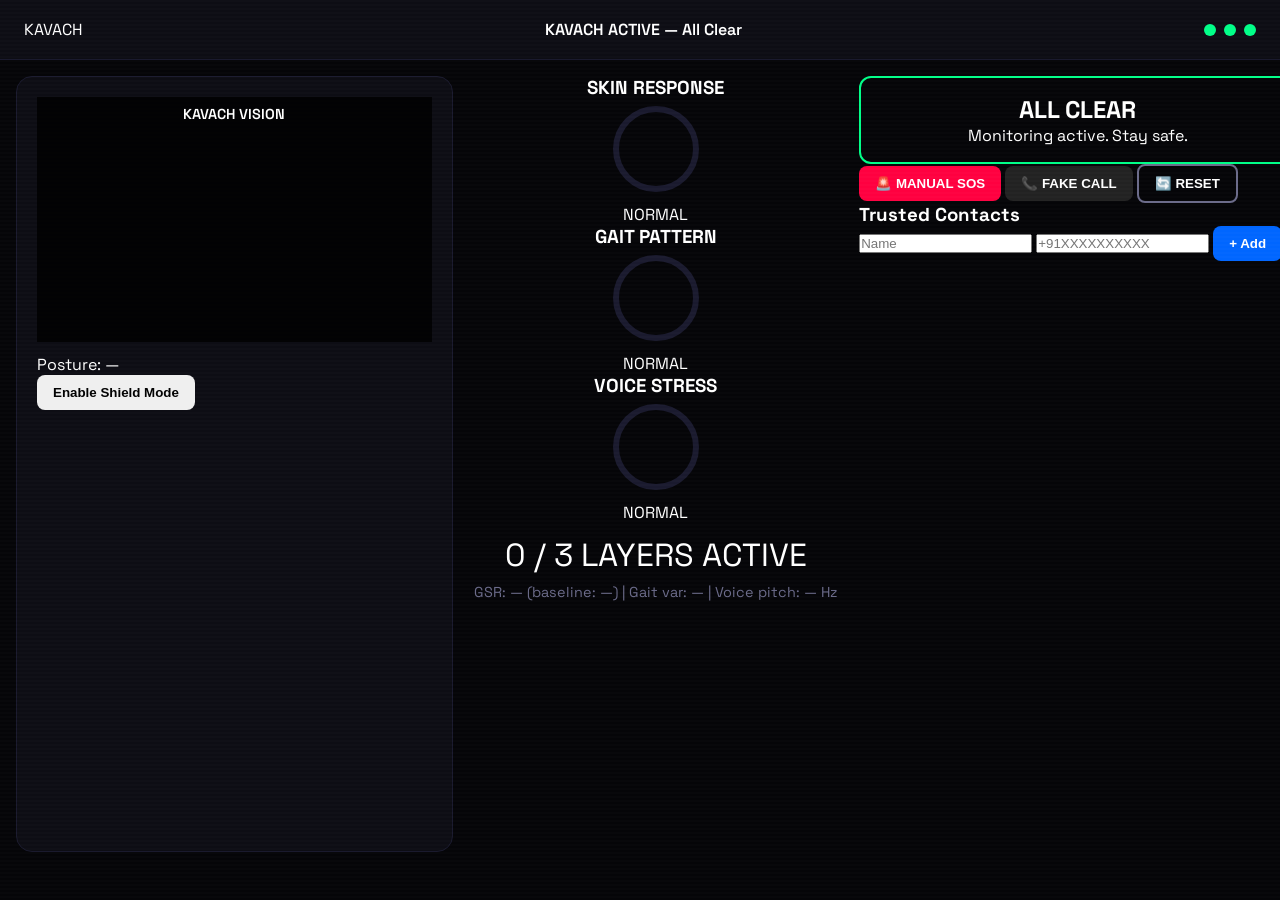
==== kavach/frontend/index.html @ 243c77ac "kavach" ====
<!DOCTYPE html>
<html lang="en">
<head>
  <meta charset="UTF-8" />
  <meta name="viewport" content="width=device-width, initial-scale=1.0" />
  <title>KAVACH – Safety Guardian</title>
  <link rel="stylesheet" href="style.css" />
  <link rel="manifest" href="manifest.json" />
  <link href="https://fonts.googleapis.com/css2?family=Space+Grotesk:wght@400;600&display=swap" rel="stylesheet" />
</head>
<body>
  <div class="top-bar">
    <div class="left">
      <svg class="shield-icon" viewBox="0 0 64 64" fill="var(--red)"><path d="M32 2L12 12v18c0 12 8 22 20 26 12-4 20-14 20-26V12L32 2z"/></svg>
      <span class="app-title">KAVACH</span>
    </div>
    <div class="center" id="status-badge">KAVACH ACTIVE — All Clear</div>
    <div class="right">
      <span id="bt-status" class="dot green" title="Wristband"></span>
      <span id="mic-status" class="dot green" title="Voice"></span>
      <span id="gps-status" class="dot green" title="Location"></span>
      <span id="clock" class="clock"></span>
    </div>
  </div>

  <div class="grid-container">
    <!-- Left Panel -->
    <section class="panel left-panel">
      <div class="card shield-card">
        <div class="shield-header">
          <canvas id="camera-canvas" width="320" height="240"></canvas>
          <div class="overlay">
            <div class="top-left">KAVACH VISION</div>
            <div class="bottom-left" id="ai-description"></div>
          </div>
        </div>
        <div class="shield-footer">
          <div id="posture-level">Posture: —</div>
          <button id="shield-toggle" class="btn">Enable Shield Mode</button>
        </div>
      </div>
    </section>

    <!-- Center Panel -->
    <section class="panel center-panel">
      <div class="meter-card" id="gsr-meter">
        <h3>SKIN RESPONSE</h3>
        <svg class="progress-ring" width="100" height="100"><circle class="bg" r="40" cx="50" cy="50"/><circle class="progress" r="40" cx="50" cy="50"/></svg>
        <div class="level-text" id="gsr-level-text">NORMAL</div>
      </div>
      <div class="meter-card" id="motion-meter">
        <h3>GAIT PATTERN</h3>
        <svg class="progress-ring" width="100" height="100"><circle class="bg" r="40" cx="50" cy="50"/><circle class="progress" r="40" cx="50" cy="50"/></svg>
        <div class="level-text" id="motion-level-text">NORMAL</div>
      </div>
      <div class="meter-card" id="voice-meter">
        <h3>VOICE STRESS</h3>
        <svg class="progress-ring" width="100" height="100"><circle class="bg" r="40" cx="50" cy="50"/><circle class="progress" r="40" cx="50" cy="50"/></svg>
        <div class="level-text" id="voice-level-text">NORMAL</div>
      </div>
      <div class="layer-counter" id="layer-counter">0 / 3 LAYERS ACTIVE</div>
      <div class="live-data" id="live-data">
        GSR: — (baseline: —) | Gait var: — | Voice pitch: — Hz
      </div>
    </section>

    <!-- Right Panel -->
    <section class="panel right-panel">
      <div class="status-box" id="status-box">
        <h2 id="status-title">ALL CLEAR</h2>
        <p id="status-message">Monitoring active. Stay safe.</p>
      </div>
      <div class="actions">
        <button id="manual-sos" class="btn danger">🚨 MANUAL SOS</button>
        <button id="fake-call" class="btn dark">📞 FAKE CALL</button>
        <button id="reset" class="btn ghost">🔄 RESET</button>
      </div>
      <div class="contacts-section">
        <h3>Trusted Contacts</h3>
        <ul id="contact-list" class="contact-list"></ul>
        <form id="add-contact-form" class="add-contact-form">
          <input type="text" id="contact-name" placeholder="Name" required />
          <input type="text" id="contact-phone" placeholder="+91XXXXXXXXXX" required />
          <button type="submit" class="btn primary">+ Add</button>
        </form>
      </div>
    </section>
  </div>

  <!-- Overlays -->
  <div id="sos-countdown" class="overlay hidden">
    <div class="countdown-box">
      <h2>⚠ SOS TRIGGERING IN <span id="countdown-number">10</span> SECONDS</h2>
      <p id="countdown-reason"></p>
      <button id="cancel-countdown" class="btn ghost">CANCEL</button>
    </div>
  </div>

  <div id="sos-success" class="overlay hidden">
    <div class="success-box">
      <h2>✓ ALERT SENT</h2>
      <p id="success-msg"></p>
    </div>
  </div>

  <div id="fake-call" class="overlay hidden">
    <div class="call-box">
      <div class="caller-avatar">P</div>
      <div class="caller-info">Papa 📞<br><small>Incoming call...</small></div>
      <div class="call-buttons">
        <button class="btn accept"><svg width="24" height="24" viewBox="0 0 24 24"><path fill="white" d="M9 16.17l-3.88-3.88L4 13.41l5 5 12-12-1.41-1.42z"/></svg></button>
        <button class="btn decline"><svg width="24" height="24" viewBox="0 0 24 24"><path fill="white" d="M18 6L6 18M6 6l12 12" stroke="white" stroke-width="2"/></svg></button>
      </div>
    </div>
  </div>

  <script src="bluetooth.js"></script>
  <script src="voice.js"></script>
  <script src="app.js"></script>
</body>
</html>
---- kavach/frontend/style.css ----
/* KAVACH Design System */
:root {
  --bg: #050508;
  --card: #0d0d14;
  --border: #1a1a2e;
  --red: #ff0040;
  --green: #00ff88;
  --amber: #ffaa00;
  --blue: #0066ff;
  --purple: #7c3aed;
  --text: #ffffff;
  --text-dim: #6b6b8a;
  --font: 'Space Grotesk', sans-serif;
}

* {
  box-sizing: border-box;
  margin: 0;
  padding: 0;
}

body {
  background: var(--bg);
  font-family: var(--font);
  color: var(--text);
  height: 100vh;
  overflow: hidden;
  position: relative;
}

/* Scanline overlay */
body::after {
  content: '';
  position: fixed;
  inset: 0;
  pointer-events: none;
  background: repeating-linear-gradient(
    0deg,
    transparent,
    transparent 2px,
    rgba(255,255,255,0.015) 2px,
    rgba(255,255,255,0.015) 4px
  );
  z-index: 9999;
}

.top-bar {
  display: flex;
  justify-content: space-between;
  align-items: center;
  height: 60px;
  padding: 0 16px;
  background: var(--card);
  border-bottom: 1px solid var(--border);
}
.top-bar .left {
  display: flex;
  align-items: center;
  gap: 8px;
}
.top-bar .center {
  font-weight: 600;
}
.top-bar .right {
  display: flex;
  align-items: center;
  gap: 8px;
}
.dot {
  width: 12px;
  height: 12px;
  border-radius: 50%;
}
.dot.green { background: var(--green); }
.dot.amber { background: var(--amber); }
.dot.red { background: var(--red); }
.clock { font-family: monospace; }

.grid-container {
  display: grid;
  grid-template-columns: 35% 30% 35%;
  gap: 16px;
  padding: 16px;
  height: calc(100vh - 60px - 32px);
  overflow-y: auto;
}
@media (max-width: 768px) {
  .grid-container { grid-template-columns: 1fr; height: auto; }
}

.panel .card {
  background: var(--card);
  border: 1px solid var(--border);
  border-radius: 16px;
  padding: 20px;
  height: 100%;
  display: flex;
  flex-direction: column;
  gap: 12px;
}

/* Meter cards */
.meter-card {
  text-align: center;
}
.progress-ring {
  transform: rotate(-90deg);
}
.progress-ring .bg {
  fill: none;
  stroke: var(--border);
  stroke-width: 6;
}
.progress-ring .progress {
  fill: none;
  stroke-width: 6;
  stroke-linecap: round;
  transition: stroke-dashoffset 0.5s ease;
}

.layer-counter {
  font-size: 32px;
  text-align: center;
  margin-top: 12px;
}
.layer-counter.pulse {
  animation: pulse 1.5s infinite;
}
@keyframes pulse {
  0% { opacity: 1; }
  50% { opacity: 0.6; }
  100% { opacity: 1; }
}

.live-data {
  margin-top: 8px;
  font-size: 0.9rem;
  color: var(--text-dim);
  text-align: center;
}

.status-box {
  border: 2px solid var(--green);
  border-radius: 12px;
  padding: 16px;
  text-align: center;
}
.status-box.elevated { border-color: var(--amber); }
.status-box.auto { border-color: var(--red); animation: pulse-red 1s infinite; }
.status-box.immediate { background: var(--red); color: var(--text); }
@keyframes pulse-red {
  0%,100% { box-shadow: 0 0 30px rgba(255,0,64,0.25); }
  50% { box-shadow: 0 0 50px rgba(255,0,64,0.5); }
}

.btn {
  display: inline-block;
  padding: 10px 16px;
  border-radius: 8px;
  border: none;
  cursor: pointer;
  font-weight: 600;
}
.btn.primary { background: var(--blue); color: var(--text); }
.btn.danger { background: var(--red); color: var(--text); }
.btn.dark { background: #222; color: var(--text); }
.btn.ghost { background: transparent; border: 2px solid var(--text-dim); color: var(--text); }
.btn.accept { background: var(--green); }
.btn.decline { background: var(--red); }

.overlay {
  position: fixed;
  inset: 0;
  background: rgba(0,0,0,0.8);
  display: flex;
  align-items: center;
  justify-content: center;
  z-index: 10000;
}
.overlay.hidden { display: none; }
.countdown-box, .success-box, .call-box {
  background: var(--card);
  border: 1px solid var(--border);
  border-radius: 12px;
  padding: 24px;
  text-align: center;
}
.call-box .caller-avatar {
  width: 80px; height: 80px; border-radius: 50%; background: var(--purple);
  display: flex; align-items: center; justify-content: center; font-size: 36px; margin: 0 auto 12px;
}
.call-box .call-buttons { display: flex; gap: 24px; justify-content: center; margin-top: 12px; }

/* Shield Card overlay */
.shield-card .shield-header { position: relative; }
.shield-card .overlay {
  position: absolute;
  inset: 0;
  pointer-events: none;
  color: var(--text);
  font-size: 0.9rem;
  display: flex;
  flex-direction: column;
  justify-content: space-between;
  padding: 8px;
}
.shield-card .overlay .top-left { font-weight: 600; }
.shield-card .overlay .bottom-left { font-style: italic; }
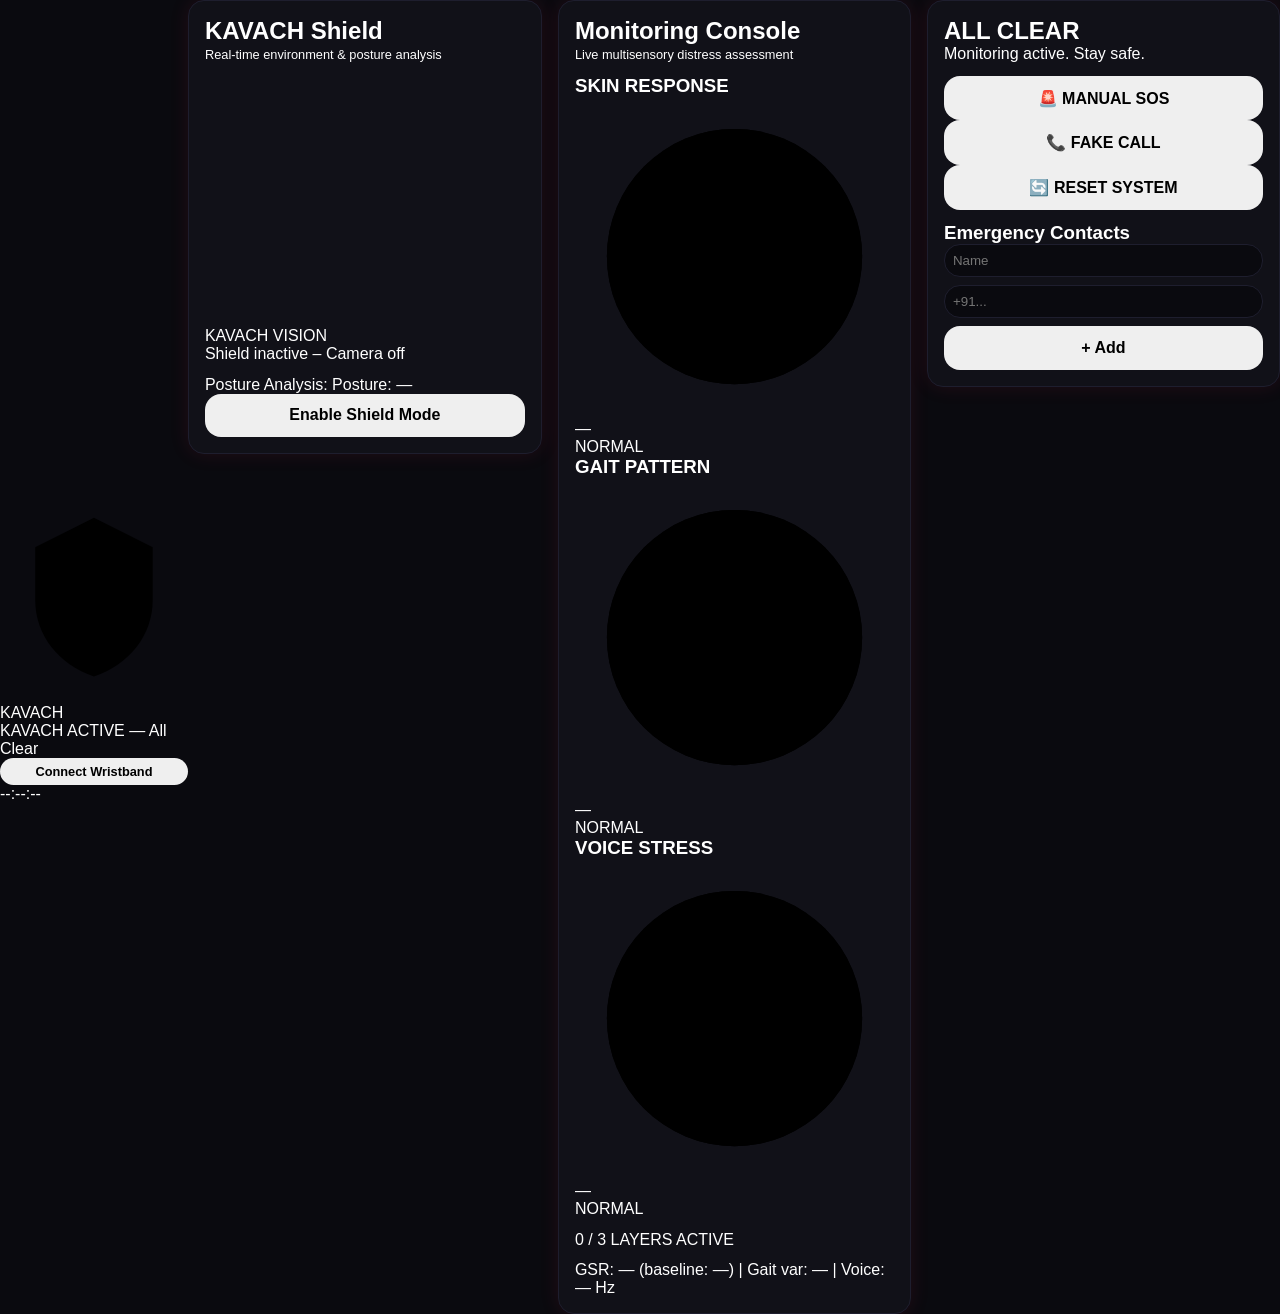
==== commit 1f177a8c: "kavach ui" ====
--- a/kavach/frontend/index.html
+++ b/kavach/frontend/index.html
@@ -4,118 +4,195 @@
   <meta charset="UTF-8" />
   <meta name="viewport" content="width=device-width, initial-scale=1.0" />
   <title>KAVACH – Safety Guardian</title>
-  <link rel="stylesheet" href="style.css" />
-  <link rel="manifest" href="manifest.json" />
-  <link href="https://fonts.googleapis.com/css2?family=Space+Grotesk:wght@400;600&display=swap" rel="stylesheet" />
+  <link rel="stylesheet" href="/static/style.css" />
+  <link rel="manifest" href="/static/manifest.json" />
 </head>
 <body>
+  <!-- Top Bar Navbar -->
   <div class="top-bar">
     <div class="left">
-      <svg class="shield-icon" viewBox="0 0 64 64" fill="var(--red)"><path d="M32 2L12 12v18c0 12 8 22 20 26 12-4 20-14 20-26V12L32 2z"/></svg>
+      <svg class="shield-icon" viewBox="0 0 64 64"><path d="M32 2L12 12v18c0 12 8 22 20 26 12-4 20-14 20-26V12L32 2z"/></svg>
       <span class="app-title">KAVACH</span>
     </div>
-    <div class="center" id="status-badge">KAVACH ACTIVE — All Clear</div>
+    <div class="center" id="status-badge">
+      <span class="status-badge-dot safe"></span>
+      KAVACH ACTIVE — All Clear
+    </div>
     <div class="right">
-      <span id="bt-status" class="dot green" title="Wristband"></span>
-      <span id="mic-status" class="dot green" title="Voice"></span>
-      <span id="gps-status" class="dot green" title="Location"></span>
-      <span id="clock" class="clock"></span>
+      <button id="btn-connect-wristband" class="btn primary" style="padding: 6px 14px; font-size: 0.8rem; border-radius: 20px;">Connect Wristband</button>
+      <div class="device-status">
+        <span id="bt-status" class="dot red" title="Wristband Offline"></span>
+        <span id="mic-status" class="dot red" title="Voice Monitor Offline"></span>
+        <span id="gps-status" class="dot red" title="Location Offline"></span>
+      </div>
+      <span id="clock" class="clock">--:--:--</span>
     </div>
   </div>
 
+  <!-- Layout Container -->
   <div class="grid-container">
-    <!-- Left Panel -->
+    
+    <!-- Left Panel: KAVACH Shield Mode (Camera & Vision AI) -->
     <section class="panel left-panel">
-      <div class="card shield-card">
-        <div class="shield-header">
+      <div class="card state-safe">
+        <div style="margin-bottom: 8px;">
+          <h2 class="console-title" style="margin-bottom: 2px;">KAVACH Shield</h2>
+          <p style="font-size: 0.8rem; color: var(--text-dim);">Real-time environment & posture analysis</p>
+        </div>
+        <div class="camera-container">
           <canvas id="camera-canvas" width="320" height="240"></canvas>
-          <div class="overlay">
-            <div class="top-left">KAVACH VISION</div>
-            <div class="bottom-left" id="ai-description"></div>
+          <div class="scanner-line"></div>
+          <div class="camera-overlay">
+            <div class="camera-header-tag">KAVACH VISION</div>
+            <div class="camera-desc-tag" id="ai-description">Shield inactive – Camera off</div>
           </div>
+          <div class="camera-overlay-extra"></div>
         </div>
         <div class="shield-footer">
-          <div id="posture-level">Posture: —</div>
-          <button id="shield-toggle" class="btn">Enable Shield Mode</button>
+          <div class="posture-status-box">
+            <span>Posture Analysis:</span>
+            <span id="posture-level">Posture: —</span>
+          </div>
+          <button id="shield-toggle" class="btn primary">Enable Shield Mode</button>
         </div>
       </div>
     </section>
 
-    <!-- Center Panel -->
+    <!-- Center Panel: Distress Meters -->
     <section class="panel center-panel">
-      <div class="meter-card" id="gsr-meter">
-        <h3>SKIN RESPONSE</h3>
-        <svg class="progress-ring" width="100" height="100"><circle class="bg" r="40" cx="50" cy="50"/><circle class="progress" r="40" cx="50" cy="50"/></svg>
-        <div class="level-text" id="gsr-level-text">NORMAL</div>
-      </div>
-      <div class="meter-card" id="motion-meter">
-        <h3>GAIT PATTERN</h3>
-        <svg class="progress-ring" width="100" height="100"><circle class="bg" r="40" cx="50" cy="50"/><circle class="progress" r="40" cx="50" cy="50"/></svg>
-        <div class="level-text" id="motion-level-text">NORMAL</div>
-      </div>
-      <div class="meter-card" id="voice-meter">
-        <h3>VOICE STRESS</h3>
-        <svg class="progress-ring" width="100" height="100"><circle class="bg" r="40" cx="50" cy="50"/><circle class="progress" r="40" cx="50" cy="50"/></svg>
-        <div class="level-text" id="voice-level-text">NORMAL</div>
-      </div>
-      <div class="layer-counter" id="layer-counter">0 / 3 LAYERS ACTIVE</div>
-      <div class="live-data" id="live-data">
-        GSR: — (baseline: —) | Gait var: — | Voice pitch: — Hz
+      <div class="card state-safe">
+        <div>
+          <h2 class="console-title" style="margin-bottom: 2px;">Monitoring Console</h2>
+          <p style="font-size: 0.8rem; color: var(--text-dim);">Live multisensory distress assessment</p>
+        </div>
+        
+        <div class="meters-grid">
+          <!-- Skin Response (GSR) -->
+          <div class="meter-card" id="gsr-meter">
+            <h3>SKIN RESPONSE</h3>
+            <div class="progress-ring-container">
+              <svg class="progress-ring" viewBox="0 0 100 100">
+                <circle class="bg" cx="50" cy="50" r="40" />
+                <circle class="progress" cx="50" cy="50" r="40" stroke="var(--green)" stroke-dasharray="251.2" stroke-dashoffset="251.2" />
+              </svg>
+              <div class="progress-ring-text" id="gsr-val-text">—</div>
+            </div>
+            <span class="level-text normal" id="gsr-level-text">NORMAL</span>
+          </div>
+
+          <!-- Gait Pattern (MPU6050) -->
+          <div class="meter-card" id="motion-meter">
+            <h3>GAIT PATTERN</h3>
+            <div class="progress-ring-container">
+              <svg class="progress-ring" viewBox="0 0 100 100">
+                <circle class="bg" cx="50" cy="50" r="40" />
+                <circle class="progress" cx="50" cy="50" r="40" stroke="var(--green)" stroke-dasharray="251.2" stroke-dashoffset="251.2" />
+              </svg>
+              <div class="progress-ring-text" id="motion-val-text">—</div>
+            </div>
+            <span class="level-text normal" id="motion-level-text">NORMAL</span>
+          </div>
+
+          <!-- Voice Stress -->
+          <div class="meter-card" id="voice-meter">
+            <h3>VOICE STRESS</h3>
+            <div class="progress-ring-container">
+              <svg class="progress-ring" viewBox="0 0 100 100">
+                <circle class="bg" cx="50" cy="50" r="40" />
+                <circle class="progress" cx="50" cy="50" r="40" stroke="var(--green)" stroke-dasharray="251.2" stroke-dashoffset="251.2" />
+              </svg>
+              <div class="progress-ring-text" id="voice-val-text">—</div>
+            </div>
+            <span class="level-text normal" id="voice-level-text">NORMAL</span>
+          </div>
+        </div>
+
+        <div class="threat-gauge-container">
+          <div class="layer-counter safe" id="layer-counter">0 / 3 LAYERS ACTIVE</div>
+        </div>
+
+        <div class="live-data" id="live-data">
+          GSR: — (baseline: —) | Gait var: — | Voice: — Hz
+        </div>
       </div>
     </section>
 
-    <!-- Right Panel -->
+    <!-- Right Panel: Controls & Trusted Contacts -->
     <section class="panel right-panel">
-      <div class="status-box" id="status-box">
-        <h2 id="status-title">ALL CLEAR</h2>
-        <p id="status-message">Monitoring active. Stay safe.</p>
-      </div>
-      <div class="actions">
-        <button id="manual-sos" class="btn danger">🚨 MANUAL SOS</button>
-        <button id="fake-call" class="btn dark">📞 FAKE CALL</button>
-        <button id="reset" class="btn ghost">🔄 RESET</button>
-      </div>
-      <div class="contacts-section">
-        <h3>Trusted Contacts</h3>
-        <ul id="contact-list" class="contact-list"></ul>
-        <form id="add-contact-form" class="add-contact-form">
-          <input type="text" id="contact-name" placeholder="Name" required />
-          <input type="text" id="contact-phone" placeholder="+91XXXXXXXXXX" required />
-          <button type="submit" class="btn primary">+ Add</button>
-        </form>
+      <div class="card state-safe">
+        <!-- Status Box banner -->
+        <div class="status-box safe" id="status-box">
+          <h2 id="status-title">ALL CLEAR</h2>
+          <p id="status-message">Monitoring active. Stay safe.</p>
+        </div>
+
+        <!-- Call Actions -->
+        <div class="actions">
+          <button id="manual-sos" class="btn danger">🚨 MANUAL SOS</button>
+          <button id="fake-call" class="btn dark">📞 FAKE CALL</button>
+          <button id="reset" class="btn ghost">🔄 RESET SYSTEM</button>
+        </div>
+
+        <!-- Emergency Contacts Config -->
+        <div class="contacts-section">
+          <h3>Emergency Contacts</h3>
+          <ul id="contact-list" class="contact-list">
+            <!-- Dynamically populated -->
+          </ul>
+          <form id="add-contact-form" class="add-contact-form">
+            <input type="text" id="contact-name" placeholder="Name" required />
+            <input type="text" id="contact-phone" placeholder="+91..." required />
+            <button type="submit" class="btn primary">+ Add</button>
+          </form>
+        </div>
       </div>
     </section>
   </div>
 
-  <!-- Overlays -->
+  <!-- Fullscreen Countdown Overlay -->
   <div id="sos-countdown" class="overlay hidden">
     <div class="countdown-box">
-      <h2>⚠ SOS TRIGGERING IN <span id="countdown-number">10</span> SECONDS</h2>
+      <h2>AUTO-TRIGGER IMMINENT</h2>
+      <div class="countdown-number-display" id="countdown-number">10</div>
       <p id="countdown-reason"></p>
-      <button id="cancel-countdown" class="btn ghost">CANCEL</button>
+      <button id="cancel-countdown" class="btn primary" style="width: 100%; margin-top: 16px;">CANCEL SOS</button>
     </div>
   </div>
 
+  <!-- Fullscreen Success Overlay -->
   <div id="sos-success" class="overlay hidden">
     <div class="success-box">
-      <h2>✓ ALERT SENT</h2>
+      <svg style="width: 60px; height: 60px; fill: var(--green); margin-bottom: 16px;" viewBox="0 0 24 24"><path d="M12 2C6.48 2 2 6.48 2 12s4.48 10 10 10 10-4.48 10-10S17.52 2 12 2zm-2 15l-5-5 1.41-1.41L10 14.17l7.59-7.59L19 8l-9 9z"/></svg>
+      <h2>SOS ALERT SENT</h2>
       <p id="success-msg"></p>
     </div>
   </div>
 
-  <div id="fake-call" class="overlay hidden">
+  <!-- Fullscreen iPhone Incoming Call Screen -->
+  <div id="fake-call-overlay" class="overlay hidden">
     <div class="call-box">
-      <div class="caller-avatar">P</div>
-      <div class="caller-info">Papa 📞<br><small>Incoming call...</small></div>
-      <div class="call-buttons">
-        <button class="btn accept"><svg width="24" height="24" viewBox="0 0 24 24"><path fill="white" d="M9 16.17l-3.88-3.88L4 13.41l5 5 12-12-1.41-1.42z"/></svg></button>
-        <button class="btn decline"><svg width="24" height="24" viewBox="0 0 24 24"><path fill="white" d="M18 6L6 18M6 6l12 12" stroke="white" stroke-width="2"/></svg></button>
+      <div class="caller-info">
+        <div class="call-avatar-circle">P</div>
+        <h1 class="caller-name">Papa</h1>
+        <p class="call-subtitle">Incoming call...</p>
+      </div>
+      <div class="call-buttons-panel">
+        <div class="call-action-btn" id="decline-call">
+          <div class="call-btn-circle decline">
+            <svg width="28" height="28" viewBox="0 0 24 24" fill="none" stroke="white" stroke-width="2.5"><path d="M10.68 13.31a16 16 0 0 0 3.41 2.6l1.27-1.27a1 1 0 0 1 1-.27 11.28 11.28 0 0 0 3.51.56 1 1 0 0 1 1 1v3.5a1 1 0 0 1-1 1A16 16 0 0 1 3 6a1 1 0 0 1 1-1h3.5a1 1 0 0 1 1 1 11.28 11.28 0 0 0 .56 3.51 1 1 0 0 1-.27 1z"/></svg>
+          </div>
+          <span style="margin-top: 8px;">Decline</span>
+        </div>
+        <div class="call-action-btn" id="accept-call">
+          <div class="call-btn-circle accept">
+            <svg width="28" height="28" viewBox="0 0 24 24" fill="none" stroke="white" stroke-width="2.5"><path d="M22 16.92v3a2 2 0 0 1-2.18 2 19.79 19.79 0 0 1-8.63-3.07 19.5 19.5 0 0 1-6-6 19.79 19.79 0 0 1-3.07-8.67A2 2 0 0 1 4.11 2h3a2 2 0 0 1 2 1.72 12.84 12.84 0 0 0 .7 2.81 2 2 0 0 1-.45 2.11L8.09 9.91a16 16 0 0 0 6 6l1.27-1.27a2 2 0 0 1 2.11-.45 12.84 12.84 0 0 0 2.81.7A2 2 0 0 1 22 16.92z"/></svg>
+          </div>
+          <span style="margin-top: 8px;">Accept</span>
+        </div>
       </div>
     </div>
   </div>
 
-  <script src="bluetooth.js"></script>
-  <script src="voice.js"></script>
-  <script src="app.js"></script>
+  <script type="module" src="/static/app.js"></script>
 </body>
 </html>
--- a/static/style.css
+++ b/static/style.css
@@ -0,0 +1,192 @@
+/* style.css */
+/* Design System */
+:root {
+  --bg-color: #0a0a0f;
+  --card-bg: #111118;
+  --border-color: #1e1e2e;
+  --accent-red: #ff2d55;
+  --safe-green: #00ff88;
+  --warning-amber: #ffaa00;
+  --text-primary: #ffffff;
+  --text-secondary: #8888aa;
+  --radius: 16px;
+  --shadow: 0 0 20px rgba(255,45,85,0.1);
+}
+
+* {
+  box-sizing: border-box;
+  margin: 0;
+  padding: 0;
+  font-family: 'Inter', sans-serif;
+}
+
+body {
+  background: var(--bg-color);
+  color: var(--text-primary);
+  min-height: 100vh;
+  display: flex;
+  align-items: center;
+  justify-content: center;
+}
+
+.grid-container {
+  display: grid;
+  grid-template-columns: 1fr 1fr 1fr;
+  gap: 1rem;
+  width: 95vw;
+  max-width: 1200px;
+}
+
+.column {
+  display: flex;
+  flex-direction: column;
+  align-items: stretch;
+}
+
+.card {
+  background: var(--card-bg);
+  border: 1px solid var(--border-color);
+  border-radius: var(--radius);
+  box-shadow: var(--shadow);
+  padding: 1rem;
+  position: relative;
+  flex: 1;
+  display: flex;
+  flex-direction: column;
+  gap: 0.8rem;
+}
+
+/* Camera Card */
+ .camera-card video {
+    width: 100%;
+    height: auto;
+    border-radius: var(--radius);
+    object-fit: cover;
+
+  }
+
+.label, .hint, .voice-transcript {
+  font-size: 0.85rem;
+  color: var(--text-secondary);
+  text-align: center;
+}
+
+.voice-transcript {
+  margin-top: 0.4rem;
+  font-style: italic;
+}
+
+/* Threat Card */
+.threat-circle {
+  width: 150px;
+  height: 150px;
+  margin: 0 auto;
+  border-radius: 50%;
+  background: var(--border-color);
+  display: flex;
+  align-items: center;
+  justify-content: center;
+  font-size: 2.5rem;
+  font-weight: 700;
+  color: var(--text-primary);
+  transition: background 0.3s;
+}
+
+.threat-badge {
+  margin: 0.5rem auto;
+  display: flex;
+  align-items: center;
+  gap: 0.5rem;
+  font-weight: 600;
+  text-transform: uppercase;
+}
+
+.threat-badge .pulse-dot {
+  width: 12px;
+  height: 12px;
+  border-radius: 50%;
+  background: var(--safe-green);
+  animation: pulse 2s infinite;
+}
+
+@keyframes pulse {
+  0% { transform: scale(0.8); opacity: 0.7; }
+  50% { transform: scale(1.2); opacity: 1; }
+  100% { transform: scale(0.8); opacity: 0.7; }
+}
+
+.observations {
+  list-style: disc inside;
+  margin-left: 1rem;
+  font-size: 0.9rem;
+}
+
+.recommendation {
+  font-style: italic;
+  font-size: 0.95rem;
+  margin-top: 0.5rem;
+}
+
+.last-scan {
+  margin-top: auto;
+  font-size: 0.8rem;
+  color: var(--text-secondary);
+  text-align: center;
+}
+
+/* Controls Card */
+.btn {
+  width: 100%;
+  padding: 0.8rem;
+  border: none;
+  border-radius: var(--radius);
+  font-size: 1rem;
+  font-weight: 600;
+  cursor: pointer;
+  transition: transform 0.1s;
+}
+
+.btn:active { transform: scale(0.97); }
+
+.btn-sos { background: var(--accent-red); color: var(--text-primary); }
+.btn-fake { background: var(--border-color); color: var(--text-primary); }
+.btn-scan { background: var(--warning-amber); color: var(--text-primary); }
+.btn-add { background: var(--safe-green); color: var(--bg-color); }
+.btn-cancel { background: var(--warning-amber); color: var(--bg-color); }
+
+.btn-accept { background: var(--safe-green); color: var(--bg-color); border-radius: 50%; width: 50px; height: 50px; font-size: 1.5rem; }
+.btn-decline { background: var(--accent-red); color: var(--bg-color); border-radius: 50%; width: 50px; height: 50px; font-size: 1.5rem; }
+
+.divider { border: none; height: 1px; background: var(--border-color); margin: 0.8rem 0; }
+
+.section-header { margin: 0; font-size: 1.2rem; text-align: center; }
+
+.contact-list { list-style: none; flex-grow: 1; overflow-y: auto; }
+.contact-list li { display: flex; justify-content: space-between; align-items: center; padding: 0.4rem 0; border-bottom: 1px solid var(--border-color); }
+
+.add-contact-form { display: flex; flex-direction: column; gap: 0.5rem; }
+.add-contact-form input { padding: 0.5rem; border: 1px solid var(--border-color); border-radius: var(--radius); background: var(--bg-color); color: var(--text-primary); }
+
+/* Modal */
+.modal { position: fixed; top:0; left:0; width:100%; height:100%; background: rgba(0,0,0,0.6); display:flex; align-items:center; justify-content:center; z-index: 1000; }
+.modal.hidden { display:none; }
+.modal-content { background: var(--card-bg); padding:1.5rem; border-radius: var(--radius); text-align:center; box-shadow: var(--shadow); }
+
+/* Fake Call Overlay */
+.overlay { position: fixed; inset:0; background: rgba(0,0,0,0.5); backdrop-filter: blur(6px); display:flex; align-items:center; justify-content:center; z-index: 1100; }
+.overlay.hidden { display:none; }
+.call-ui { background: var(--card-bg); padding:2rem; border-radius: var(--radius); text-align:center; box-shadow: var(--shadow); }
+.caller-avatar { font-size:4rem; animation: pulse 2s infinite; }
+.caller-name { font-size:1.5rem; margin-top:0.5rem; }
+.caller-subtitle { font-size:0.9rem; color: var(--text-secondary); margin-bottom:1rem; }
+.call-actions { display:flex; gap:1rem; justify-content:center; }
+
+/* Threat level glow */
+.low-glow { box-shadow: 0 0 20px var(--safe-green); }
+.medium-glow { box-shadow: 0 0 20px var(--warning-amber); }
+.high-glow { box-shadow: 0 0 20px var(--accent-red); animation: high-pulse 2s infinite; }
+@keyframes high-pulse { 0% { box-shadow: 0 0 20px var(--accent-red); } 50% { box-shadow: 0 0 30px var(--accent-red); } 100% { box-shadow: 0 0 20px var(--accent-red); } }
+
+/* Toast */
+.toast { position: fixed; bottom: 1rem; right: 1rem; background: var(--border-color); color: var(--text-primary); padding: 0.8rem 1rem; border-radius: var(--radius); box-shadow: var(--shadow); opacity:0; transition: opacity 0.3s; }
+.toast.show { opacity:1; }
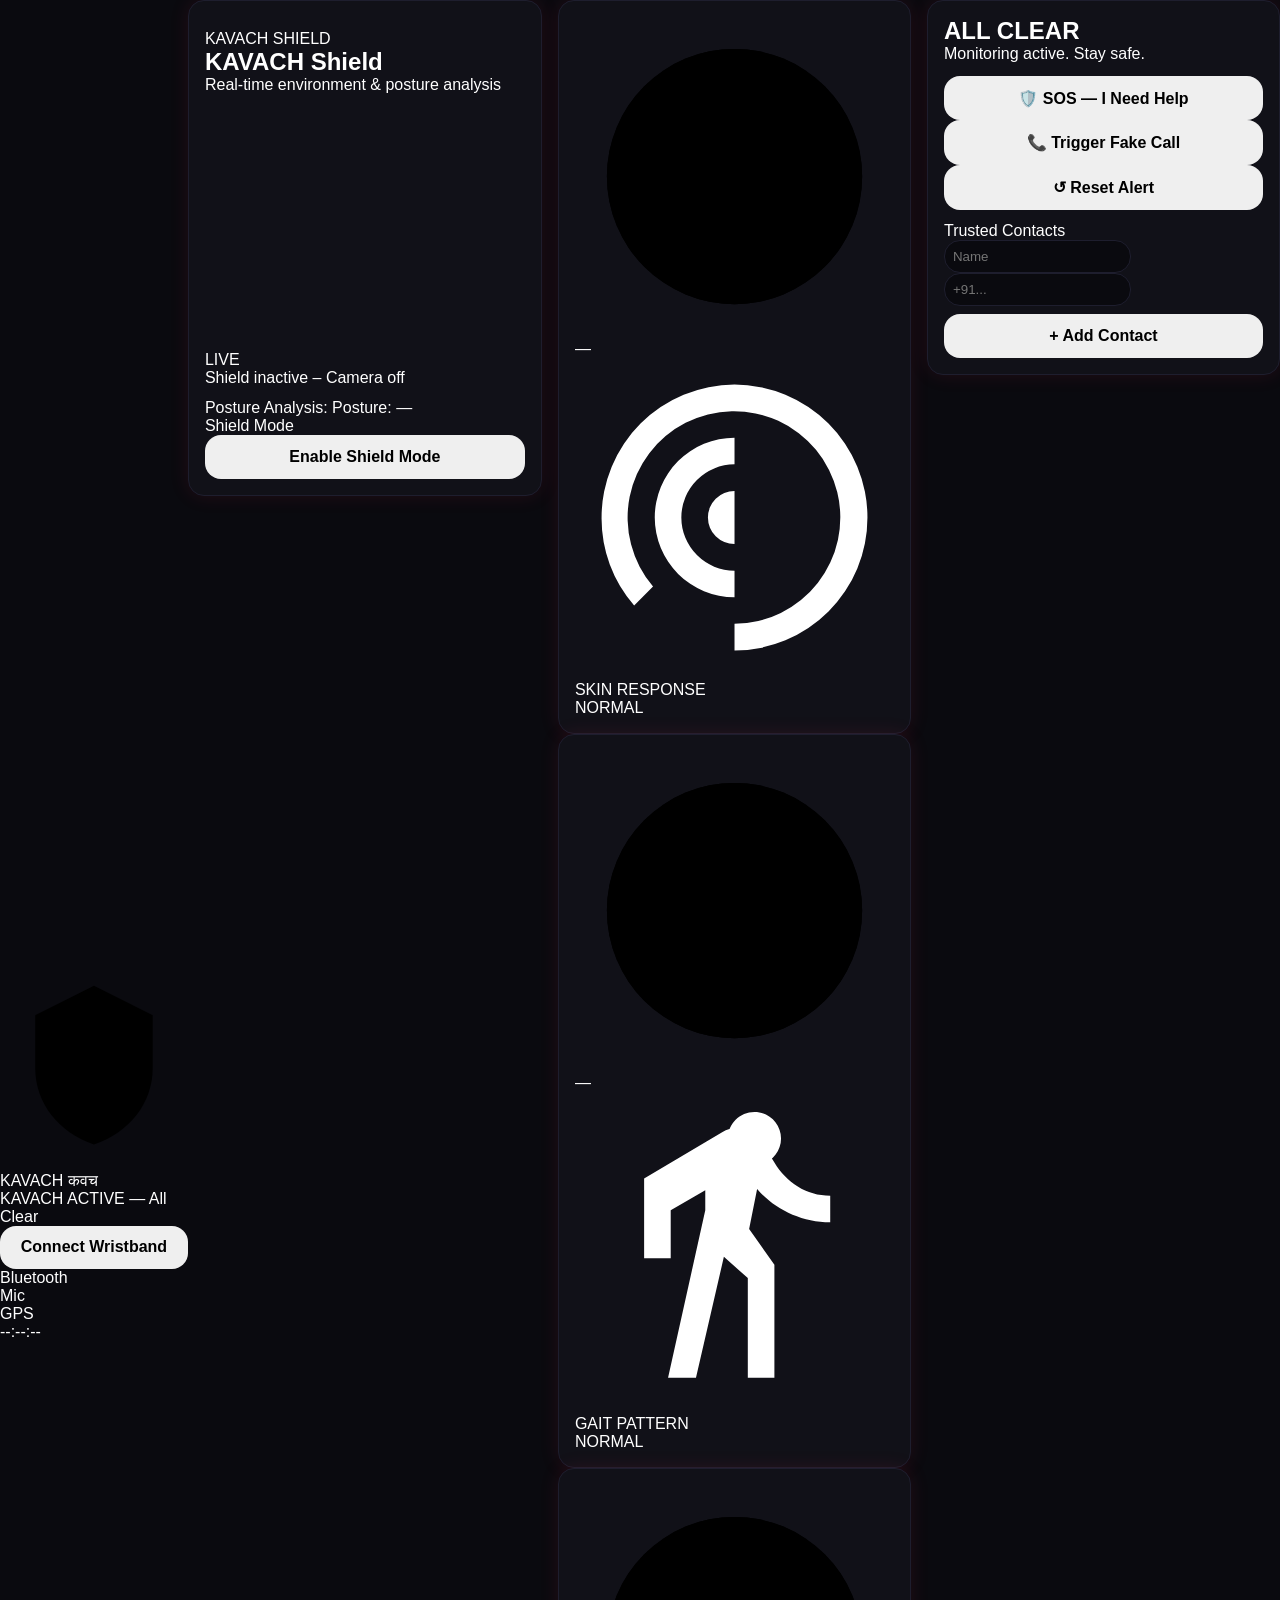
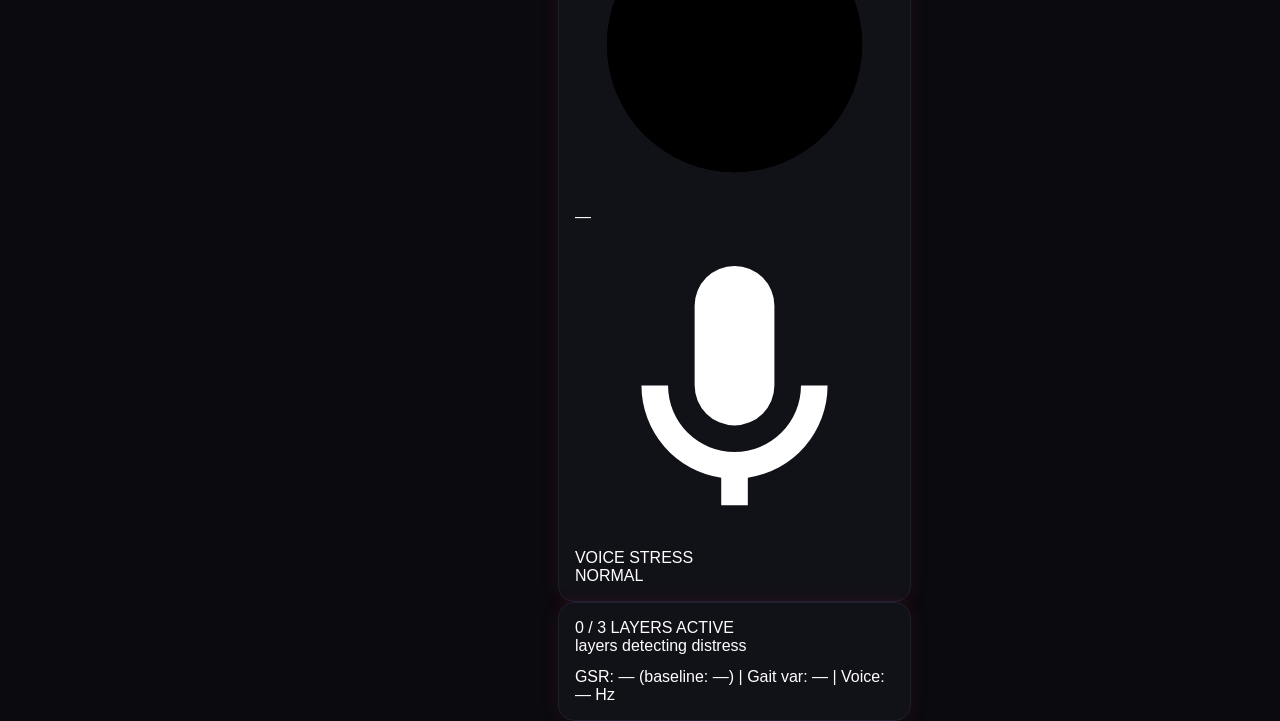
==== commit a2df7832: "complete premium visual redesign: Pinterest-meets-cyberpunk Gen-Z aesthetic" ====
--- a/kavach/frontend/index.html
+++ b/kavach/frontend/index.html
@@ -4,72 +4,135 @@
   <meta charset="UTF-8" />
   <meta name="viewport" content="width=device-width, initial-scale=1.0" />
   <title>KAVACH – Safety Guardian</title>
+  <link rel="preconnect" href="https://fonts.googleapis.com">
+  <link rel="preconnect" href="https://fonts.gstatic.com" crossorigin>
+  <link href="https://fonts.googleapis.com/css2?family=DM+Mono:wght@400;500&family=DM+Sans:wght@400;500;700&family=Playfair+Display:ital,wght@0,400..900;1,400..900&display=swap" rel="stylesheet">
   <link rel="stylesheet" href="/static/style.css" />
   <link rel="manifest" href="/static/manifest.json" />
 </head>
 <body>
+  <!-- Ambient grain noise filter -->
+  <svg class="noise-svg" style="display:none;">
+    <filter id="noiseFilter">
+      <feTurbulence type="fractalNoise" baseFrequency="0.8" numOctaves="3" stitchTiles="stitch" />
+    </filter>
+  </svg>
+
+  <!-- SVG Gradients Paint Servers for Progress Rings -->
+  <svg style="width:0; height:0; position:absolute; visibility:hidden;">
+    <defs>
+      <linearGradient id="mintGradient" x1="0%" y1="0%" x2="100%" y2="100%">
+        <stop offset="0%" stop-color="#86efac" />
+        <stop offset="100%" stop-color="#10b981" />
+      </linearGradient>
+      <linearGradient id="amberGradient" x1="0%" y1="0%" x2="100%" y2="100%">
+        <stop offset="0%" stop-color="#fbbf24" />
+        <stop offset="100%" stop-color="#d97706" />
+      </linearGradient>
+      <linearGradient id="pinkRedGradient" x1="0%" y1="0%" x2="100%" y2="100%">
+        <stop offset="0%" stop-color="#ff69b4" />
+        <stop offset="100%" stop-color="#ff4d6d" />
+      </linearGradient>
+    </defs>
+  </svg>
+
   <!-- Top Bar Navbar -->
   <div class="top-bar">
     <div class="left">
-      <svg class="shield-icon" viewBox="0 0 64 64"><path d="M32 2L12 12v18c0 12 8 22 20 26 12-4 20-14 20-26V12L32 2z"/></svg>
-      <span class="app-title">KAVACH</span>
+      <div class="logo-wrapper">
+        <svg class="shield-icon" viewBox="0 0 64 64"><path d="M32 2L12 12v18c0 12 8 22 20 26 12-4 20-14 20-26V12L32 2z"/></svg>
+        <div class="logo-text-group">
+          <span class="app-title">KAVACH</span>
+          <span class="app-subtitle-hi">कवच</span>
+        </div>
+      </div>
     </div>
     <div class="center" id="status-badge">
       <span class="status-badge-dot safe"></span>
       KAVACH ACTIVE — All Clear
     </div>
     <div class="right">
-      <button id="btn-connect-wristband" class="btn primary" style="padding: 6px 14px; font-size: 0.8rem; border-radius: 20px;">Connect Wristband</button>
+      <button id="btn-connect-wristband" class="btn primary">Connect Wristband</button>
       <div class="device-status">
-        <span id="bt-status" class="dot red" title="Wristband Offline"></span>
-        <span id="mic-status" class="dot red" title="Voice Monitor Offline"></span>
-        <span id="gps-status" class="dot red" title="Location Offline"></span>
+        <div class="status-pill">
+          <span id="bt-status" class="dot red" title="Wristband Status"></span>
+          <span class="status-label">Bluetooth</span>
+        </div>
+        <div class="status-pill">
+          <span id="mic-status" class="dot red" title="Voice Monitor Status"></span>
+          <span class="status-label">Mic</span>
+        </div>
+        <div class="status-pill">
+          <span id="gps-status" class="dot red" title="Location Status"></span>
+          <span class="status-label">GPS</span>
+        </div>
       </div>
       <span id="clock" class="clock">--:--:--</span>
     </div>
   </div>
 
-  <!-- Layout Container -->
+  <!-- Bento Grid Layout Container -->
   <div class="grid-container">
     
-    <!-- Left Panel: KAVACH Shield Mode (Camera & Vision AI) -->
+    <!-- Left Column: KAVACH Shield (Camera) -->
     <section class="panel left-panel">
-      <div class="card state-safe">
-        <div style="margin-bottom: 8px;">
-          <h2 class="console-title" style="margin-bottom: 2px;">KAVACH Shield</h2>
-          <p style="font-size: 0.8rem; color: var(--text-dim);">Real-time environment & posture analysis</p>
-        </div>
+      <div class="card state-safe shield-card-wrapper">
+        <div class="card-gradient-top"></div>
+        <div class="card-header">
+          <div class="card-header-label">
+            <span class="blinking-pink-dot"></span>
+            KAVACH SHIELD
+          </div>
+          <h2 class="console-title">KAVACH Shield</h2>
+          <p class="card-header-desc">Real-time environment & posture analysis</p>
+        </div>
+        
         <div class="camera-container">
           <canvas id="camera-canvas" width="320" height="240"></canvas>
           <div class="scanner-line"></div>
           <div class="camera-overlay">
-            <div class="camera-header-tag">KAVACH VISION</div>
-            <div class="camera-desc-tag" id="ai-description">Shield inactive – Camera off</div>
-          </div>
-          <div class="camera-overlay-extra"></div>
-        </div>
+            <!-- Corner Brackets -->
+            <div class="corner-bracket top-left"></div>
+            <div class="corner-bracket top-right"></div>
+            <div class="corner-bracket bottom-left"></div>
+            <div class="corner-bracket bottom-right"></div>
+            
+            <!-- Live Badge -->
+            <div class="live-badge">
+              <span class="live-dot"></span>
+              LIVE
+            </div>
+            
+            <!-- Bottom Description overlay -->
+            <div class="camera-desc-tag-wrapper">
+              <div class="camera-desc-tag" id="ai-description">Shield inactive – Camera off</div>
+            </div>
+          </div>
+        </div>
+        
         <div class="shield-footer">
           <div class="posture-status-box">
             <span>Posture Analysis:</span>
             <span id="posture-level">Posture: —</span>
           </div>
-          <button id="shield-toggle" class="btn primary">Enable Shield Mode</button>
+          
+          <div class="toggle-wrapper">
+            <span class="toggle-title-label">Shield Mode</span>
+            <div class="toggle-row">
+              <button id="shield-toggle" class="btn primary">Enable Shield Mode</button>
+              <span class="toggle-helper"></span>
+            </div>
+          </div>
         </div>
       </div>
     </section>
 
-    <!-- Center Panel: Distress Meters -->
+    <!-- Center Column: Stacked Meters & Threat Counter -->
     <section class="panel center-panel">
-      <div class="card state-safe">
-        <div>
-          <h2 class="console-title" style="margin-bottom: 2px;">Monitoring Console</h2>
-          <p style="font-size: 0.8rem; color: var(--text-dim);">Live multisensory distress assessment</p>
-        </div>
-        
-        <div class="meters-grid">
-          <!-- Skin Response (GSR) -->
-          <div class="meter-card" id="gsr-meter">
-            <h3>SKIN RESPONSE</h3>
+      <!-- Skin Response (GSR) -->
+      <div class="card state-safe meter-card-wrapper" id="gsr-meter">
+        <div class="meter-card">
+          <div class="meter-left">
             <div class="progress-ring-container">
               <svg class="progress-ring" viewBox="0 0 100 100">
                 <circle class="bg" cx="50" cy="50" r="40" />
@@ -77,12 +140,23 @@
               </svg>
               <div class="progress-ring-text" id="gsr-val-text">—</div>
             </div>
-            <span class="level-text normal" id="gsr-level-text">NORMAL</span>
-          </div>
-
-          <!-- Gait Pattern (MPU6050) -->
-          <div class="meter-card" id="motion-meter">
-            <h3>GAIT PATTERN</h3>
+          </div>
+          <div class="meter-right">
+            <div class="meter-meta">
+              <svg class="meter-icon" viewBox="0 0 24 24"><path fill="currentColor" d="M12 2A10 10 0 0 0 2 12a9.89 9.89 0 0 0 2.45 6.61l1.42-1.42A8 8 0 1 1 12 20v2a10 10 0 0 0 10-10A10 10 0 0 0 12 2m0 4a6 6 0 1 0 0 12v-2a4 4 0 1 1 0-8zm0 4a2 2 0 1 0 0 4z"/></svg>
+              <span>SKIN RESPONSE</span>
+            </div>
+            <div class="level-status-group">
+              <span class="level-text normal" id="gsr-level-text">NORMAL</span>
+            </div>
+          </div>
+        </div>
+      </div>
+
+      <!-- Gait Pattern (MPU6050) -->
+      <div class="card state-safe meter-card-wrapper" id="motion-meter">
+        <div class="meter-card">
+          <div class="meter-left">
             <div class="progress-ring-container">
               <svg class="progress-ring" viewBox="0 0 100 100">
                 <circle class="bg" cx="50" cy="50" r="40" />
@@ -90,12 +164,23 @@
               </svg>
               <div class="progress-ring-text" id="motion-val-text">—</div>
             </div>
-            <span class="level-text normal" id="motion-level-text">NORMAL</span>
-          </div>
-
-          <!-- Voice Stress -->
-          <div class="meter-card" id="voice-meter">
-            <h3>VOICE STRESS</h3>
+          </div>
+          <div class="meter-right">
+            <div class="meter-meta">
+              <svg class="meter-icon" viewBox="0 0 24 24"><path fill="currentColor" d="M13.5 5.5c1.1 0 2-.9 2-2s-.9-2-2-2s-2 .9-2 2s.9 2 2 2zM9.8 8.9L7 21.5h2.1l2.1-9.1L13 14v7.5h2V13l-1.9-2.7l.6-3c1.3 1.5 3.3 2.5 5.5 2.5v-2c-1.8 0-3.3-1-4.2-2.5L14 3.7c-.4-.6-1.1-1-1.8-1c-.4 0-.8.1-1.1.3L5.2 6.5v6h2V8.9l2.6-1.5z"/></svg>
+              <span>GAIT PATTERN</span>
+            </div>
+            <div class="level-status-group">
+              <span class="level-text normal" id="motion-level-text">NORMAL</span>
+            </div>
+          </div>
+        </div>
+      </div>
+
+      <!-- Voice Stress -->
+      <div class="card state-safe meter-card-wrapper" id="voice-meter">
+        <div class="meter-card">
+          <div class="meter-left">
             <div class="progress-ring-container">
               <svg class="progress-ring" viewBox="0 0 100 100">
                 <circle class="bg" cx="50" cy="50" r="40" />
@@ -103,46 +188,66 @@
               </svg>
               <div class="progress-ring-text" id="voice-val-text">—</div>
             </div>
-            <span class="level-text normal" id="voice-level-text">NORMAL</span>
-          </div>
-        </div>
-
+          </div>
+          <div class="meter-right">
+            <div class="meter-meta">
+              <svg class="meter-icon" viewBox="0 0 24 24"><path fill="currentColor" d="M12 3a3 3 0 0 0-3 3v6a3 3 0 0 0 6 0V6a3 3 0 0 0-3-3m7 9h-2a5 5 0 0 1-10 0H5a7 7 0 0 0 6 6.93V21h2v-2.07A7 7 0 0 0 19 12z"/></svg>
+              <span>VOICE STRESS</span>
+            </div>
+            <div class="level-status-group">
+              <span class="level-text normal" id="voice-level-text">NORMAL</span>
+            </div>
+          </div>
+        </div>
+      </div>
+
+      <!-- Threat Layers Counter & Monospace Log -->
+      <div class="card state-safe layer-counter-card">
         <div class="threat-gauge-container">
           <div class="layer-counter safe" id="layer-counter">0 / 3 LAYERS ACTIVE</div>
-        </div>
-
+          <div class="progress-bar-container">
+            <div class="progress-bar-fill"></div>
+          </div>
+          <span class="gauge-helper-text">layers detecting distress</span>
+        </div>
         <div class="live-data" id="live-data">
           GSR: — (baseline: —) | Gait var: — | Voice: — Hz
         </div>
       </div>
     </section>
 
-    <!-- Right Panel: Controls & Trusted Contacts -->
+    <!-- Right Column: System Controls & Trusted Contacts -->
     <section class="panel right-panel">
-      <div class="card state-safe">
-        <!-- Status Box banner -->
+      <div class="card state-safe controls-card-wrapper">
+        <!-- Status Box Banner -->
         <div class="status-box safe" id="status-box">
           <h2 id="status-title">ALL CLEAR</h2>
           <p id="status-message">Monitoring active. Stay safe.</p>
         </div>
 
-        <!-- Call Actions -->
+        <!-- System Controls Buttons -->
         <div class="actions">
-          <button id="manual-sos" class="btn danger">🚨 MANUAL SOS</button>
-          <button id="fake-call" class="btn dark">📞 FAKE CALL</button>
-          <button id="reset" class="btn ghost">🔄 RESET SYSTEM</button>
-        </div>
-
-        <!-- Emergency Contacts Config -->
+          <button id="manual-sos" class="btn danger">🛡️ SOS — I Need Help</button>
+          <button id="fake-call" class="btn dark">📞 Trigger Fake Call</button>
+          <button id="reset" class="btn ghost">↺ Reset Alert</button>
+        </div>
+
+        <!-- Trusted Contacts List Section -->
         <div class="contacts-section">
-          <h3>Emergency Contacts</h3>
+          <div class="contacts-divider">
+            <span>Trusted Contacts</span>
+          </div>
+          
           <ul id="contact-list" class="contact-list">
             <!-- Dynamically populated -->
           </ul>
+          
           <form id="add-contact-form" class="add-contact-form">
-            <input type="text" id="contact-name" placeholder="Name" required />
-            <input type="text" id="contact-phone" placeholder="+91..." required />
-            <button type="submit" class="btn primary">+ Add</button>
+            <div class="inputs-row">
+              <input type="text" id="contact-name" placeholder="Name" required />
+              <input type="text" id="contact-phone" placeholder="+91..." required />
+            </div>
+            <button type="submit" class="btn primary">+ Add Contact</button>
           </form>
         </div>
       </div>
@@ -152,42 +257,74 @@
   <!-- Fullscreen Countdown Overlay -->
   <div id="sos-countdown" class="overlay hidden">
     <div class="countdown-box">
-      <h2>AUTO-TRIGGER IMMINENT</h2>
-      <div class="countdown-number-display" id="countdown-number">10</div>
-      <p id="countdown-reason"></p>
-      <button id="cancel-countdown" class="btn primary" style="width: 100%; margin-top: 16px;">CANCEL SOS</button>
+      <div class="warning-icon">⚠️</div>
+      <h2 class="countdown-title">SOS Triggering</h2>
+      <p id="countdown-reason" class="countdown-subtitle"></p>
+      
+      <div class="countdown-number-container">
+        <!-- SVG Ring around countdown number -->
+        <svg class="countdown-ring" viewBox="0 0 100 100">
+          <circle cx="50" cy="50" r="45" class="bg-circle" />
+          <circle cx="50" cy="50" r="45" class="progress-circle" />
+        </svg>
+        <div class="countdown-number-display" id="countdown-number">10</div>
+      </div>
+      <span class="seconds-label">seconds</span>
+      
+      <button id="cancel-countdown" class="btn secondary">Cancel — I'm Safe</button>
     </div>
   </div>
 
   <!-- Fullscreen Success Overlay -->
   <div id="sos-success" class="overlay hidden">
     <div class="success-box">
-      <svg style="width: 60px; height: 60px; fill: var(--green); margin-bottom: 16px;" viewBox="0 0 24 24"><path d="M12 2C6.48 2 2 6.48 2 12s4.48 10 10 10 10-4.48 10-10S17.52 2 12 2zm-2 15l-5-5 1.41-1.41L10 14.17l7.59-7.59L19 8l-9 9z"/></svg>
-      <h2>SOS ALERT SENT</h2>
-      <p id="success-msg"></p>
+      <div class="checkmark-circle">
+        <svg class="checkmark-svg" viewBox="0 0 52 52">
+          <circle class="checkmark-circle-svg" cx="26" cy="26" r="25" fill="none"/>
+          <path class="checkmark-check-svg" fill="none" d="M14.1 27.2l7.1 7.2 16.7-16.8"/>
+        </svg>
+      </div>
+      <h2 class="success-title">Contacts Alerted</h2>
+      <p id="success-msg" class="success-subtitle"></p>
+      
+      <div class="success-details-list">
+        <div class="detail-item">📍 Location shared</div>
+        <div class="detail-item">🕐 Active Live Syncing</div>
+        <div class="detail-item">⚡ Emergency Broadcast Protocol</div>
+      </div>
+      
+      <p class="success-footer-text">Stay calm. Help is on the way.</p>
     </div>
   </div>
 
   <!-- Fullscreen iPhone Incoming Call Screen -->
   <div id="fake-call-overlay" class="overlay hidden">
     <div class="call-box">
-      <div class="caller-info">
-        <div class="call-avatar-circle">P</div>
-        <h1 class="caller-name">Papa</h1>
-        <p class="call-subtitle">Incoming call...</p>
-      </div>
-      <div class="call-buttons-panel">
-        <div class="call-action-btn" id="decline-call">
-          <div class="call-btn-circle decline">
-            <svg width="28" height="28" viewBox="0 0 24 24" fill="none" stroke="white" stroke-width="2.5"><path d="M10.68 13.31a16 16 0 0 0 3.41 2.6l1.27-1.27a1 1 0 0 1 1-.27 11.28 11.28 0 0 0 3.51.56 1 1 0 0 1 1 1v3.5a1 1 0 0 1-1 1A16 16 0 0 1 3 6a1 1 0 0 1 1-1h3.5a1 1 0 0 1 1 1 11.28 11.28 0 0 0 .56 3.51 1 1 0 0 1-.27 1z"/></svg>
-          </div>
-          <span style="margin-top: 8px;">Decline</span>
-        </div>
-        <div class="call-action-btn" id="accept-call">
-          <div class="call-btn-circle accept">
-            <svg width="28" height="28" viewBox="0 0 24 24" fill="none" stroke="white" stroke-width="2.5"><path d="M22 16.92v3a2 2 0 0 1-2.18 2 19.79 19.79 0 0 1-8.63-3.07 19.5 19.5 0 0 1-6-6 19.79 19.79 0 0 1-3.07-8.67A2 2 0 0 1 4.11 2h3a2 2 0 0 1 2 1.72 12.84 12.84 0 0 0 .7 2.81 2 2 0 0 1-.45 2.11L8.09 9.91a16 16 0 0 0 6 6l1.27-1.27a2 2 0 0 1 2.11-.45 12.84 12.84 0 0 0 2.81.7A2 2 0 0 1 22 16.92z"/></svg>
-          </div>
-          <span style="margin-top: 8px;">Accept</span>
+      <div class="call-box-inner">
+        <p class="incoming-label">Incoming Call</p>
+        <div class="call-avatar-circle">
+          <span>👨‍👩‍👧</span>
+        </div>
+        <h1 class="caller-name">Papa 📞</h1>
+        <p class="call-subtitle">mobile</p>
+        
+        <div class="call-spacer"></div>
+        
+        <div class="call-buttons-panel">
+          <button class="call-action-btn" id="decline-call" type="button">
+            <div class="call-btn-circle decline">
+              <!-- Declining Phone SVG icon -->
+              <svg viewBox="0 0 24 24" width="24" height="24" fill="white"><path d="M20 15.5c-1.2 0-2.4-.2-3.6-.6-.3-.1-.7 0-1 .2l-2.2 2.2c-2.8-1.4-5.1-3.8-6.6-6.6l2.2-2.2c.3-.3.4-.7.2-1-.3-1.1-.5-2.3-.5-3.5 0-.6-.4-1-1-1H5c-.6 0-1 .4-1 1 0 9.4 7.6 17 17 17 .6 0 1-.4 1-1v-3.5c0-.6-.4-1-1-1z"/></svg>
+            </div>
+            <span>Decline</span>
+          </button>
+          <button class="call-action-btn" id="accept-call" type="button">
+            <div class="call-btn-circle accept">
+              <!-- Accepting Phone SVG icon -->
+              <svg viewBox="0 0 24 24" width="24" height="24" fill="white"><path d="M20 15.5c-1.2 0-2.4-.2-3.6-.6-.3-.1-.7 0-1 .2l-2.2 2.2c-2.8-1.4-5.1-3.8-6.6-6.6l2.2-2.2c.3-.3.4-.7.2-1-.3-1.1-.5-2.3-.5-3.5 0-.6-.4-1-1-1H5c-.6 0-1 .4-1 1 0 9.4 7.6 17 17 17 .6 0 1-.4 1-1v-3.5c0-.6-.4-1-1-1z" transform="rotate(135 12 12)"/></svg>
+            </div>
+            <span>Accept</span>
+          </button>
         </div>
       </div>
     </div>
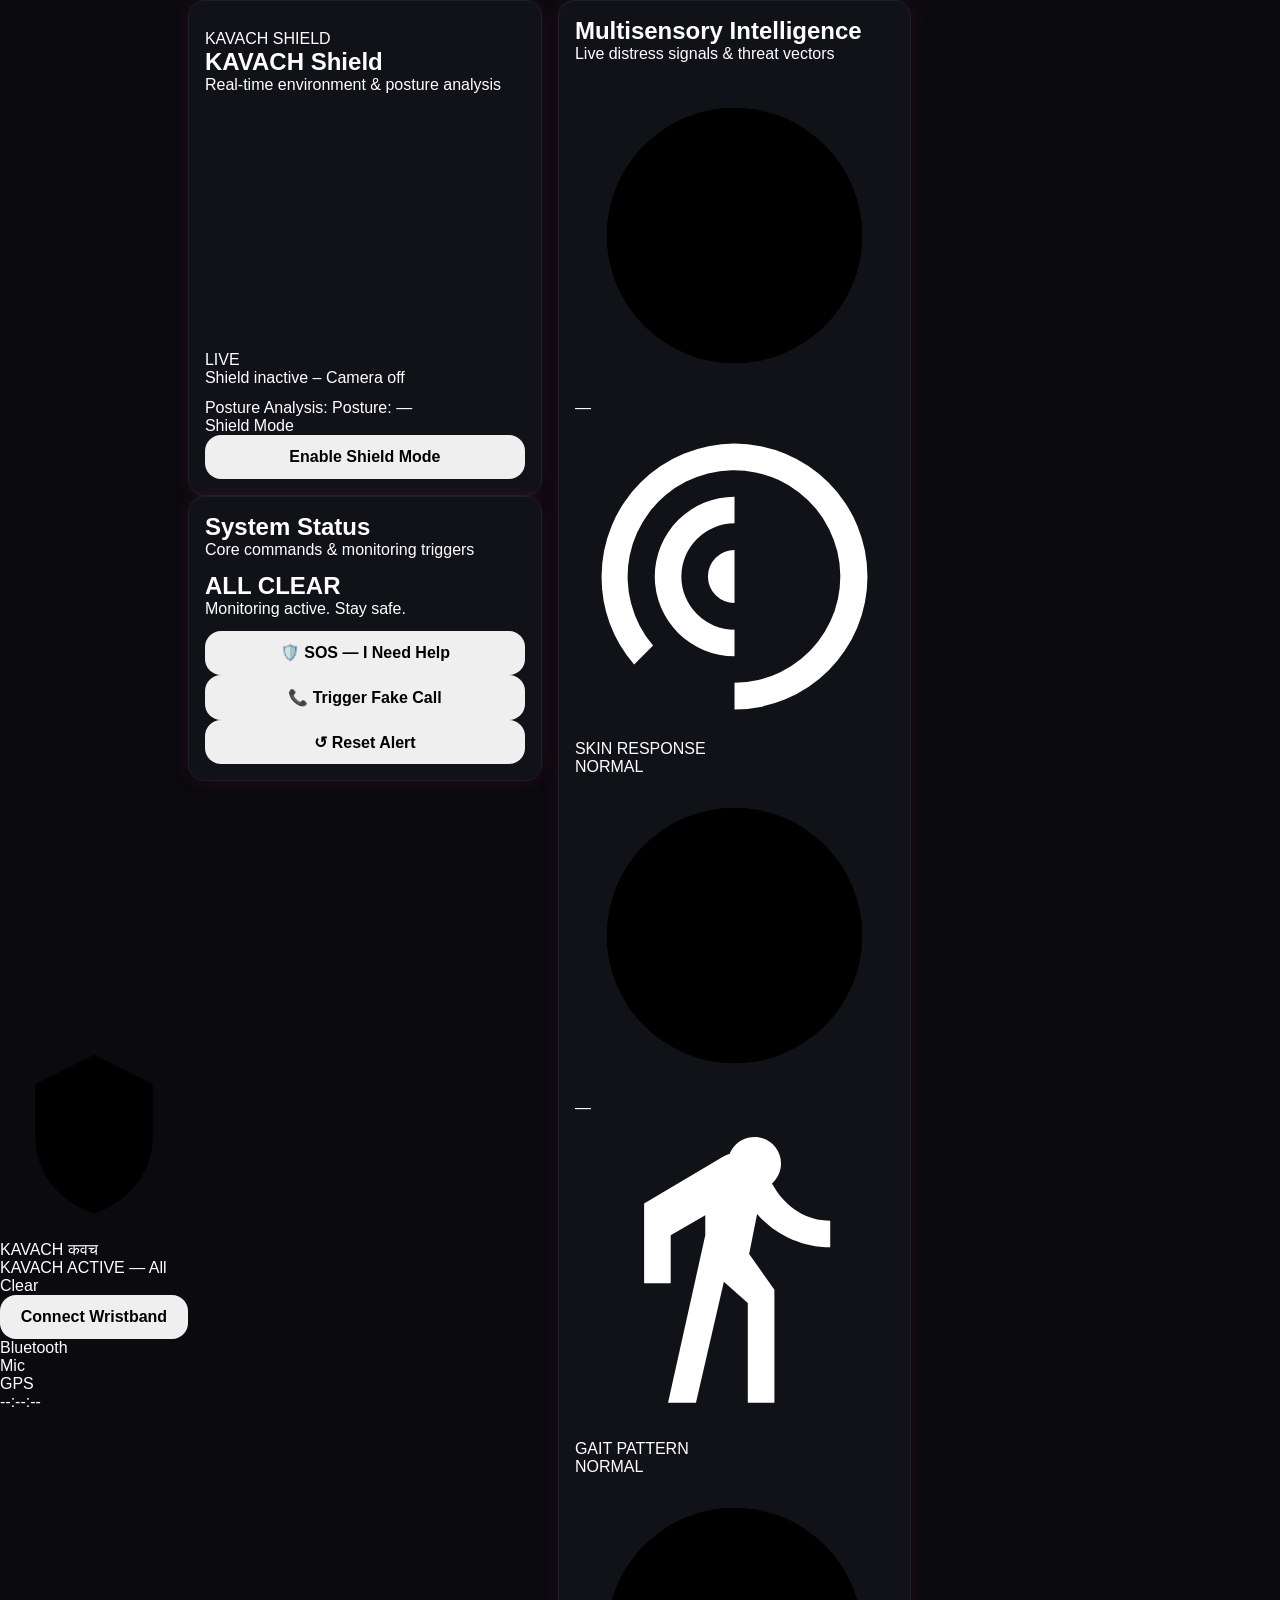
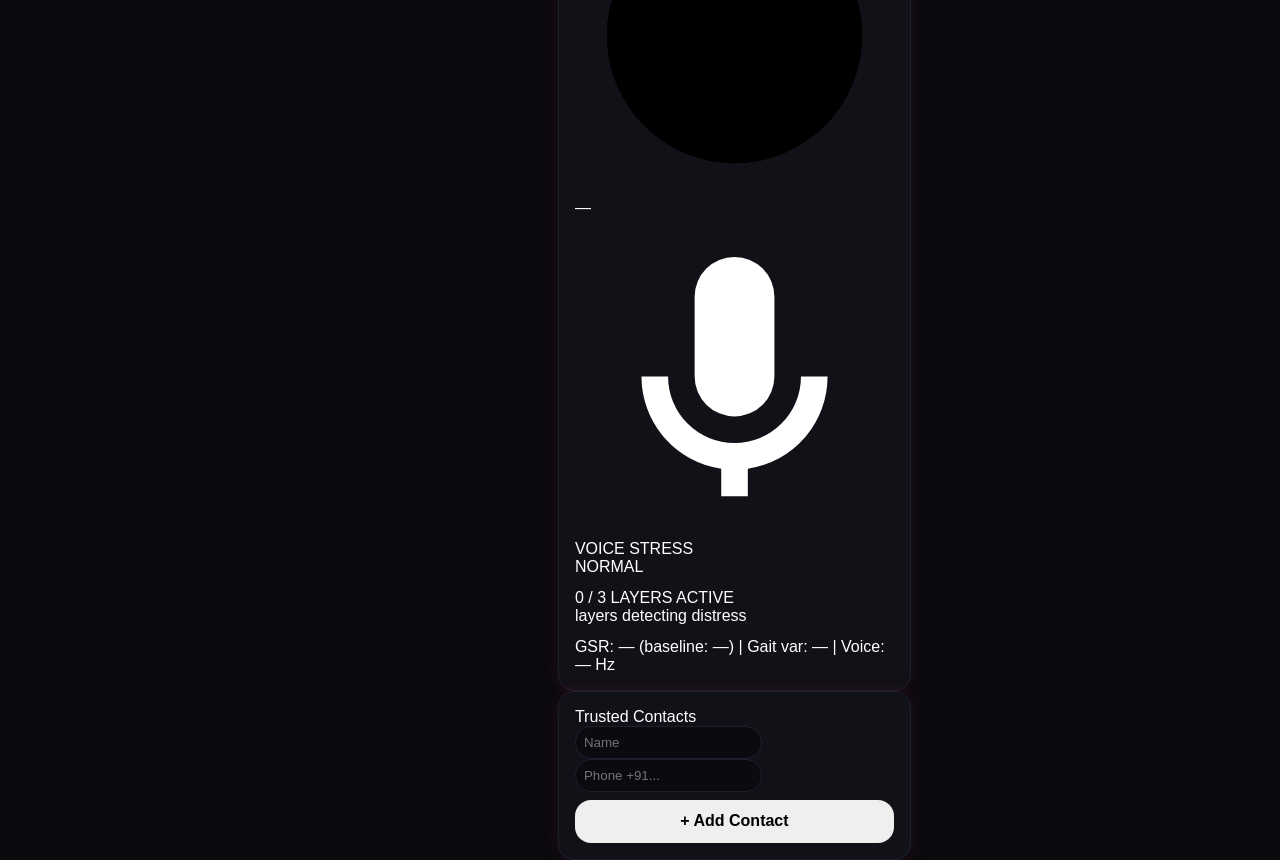
==== commit 2100d62d: "complete horizontal two-row dashboard UI layout redesign" ====
--- a/kavach/frontend/index.html
+++ b/kavach/frontend/index.html
@@ -74,9 +74,10 @@
   <!-- Bento Grid Layout Container -->
   <div class="grid-container">
     
-    <!-- Left Column: KAVACH Shield (Camera) -->
-    <section class="panel left-panel">
-      <div class="card state-safe shield-card-wrapper">
+    <!-- Upper Row: Camera Feed & Quick Status Controls -->
+    <div class="upper-row">
+      <!-- Upper Left: KAVACH Shield (Camera) -->
+      <section class="card state-safe shield-card-wrapper">
         <div class="card-gradient-top"></div>
         <div class="card-header">
           <div class="card-header-label">
@@ -124,15 +125,42 @@
             </div>
           </div>
         </div>
-      </div>
-    </section>
-
-    <!-- Center Column: Stacked Meters & Threat Counter -->
-    <section class="panel center-panel">
-      <!-- Skin Response (GSR) -->
-      <div class="card state-safe meter-card-wrapper" id="gsr-meter">
-        <div class="meter-card">
-          <div class="meter-left">
+      </section>
+
+      <!-- Upper Right: System Controls & Alert Status -->
+      <section class="card state-safe controls-card-wrapper">
+        <div class="controls-card-header">
+          <h2 class="console-title">System Status</h2>
+          <p class="card-header-desc">Core commands & monitoring triggers</p>
+        </div>
+        
+        <!-- Status Box Banner -->
+        <div class="status-box safe" id="status-box">
+          <h2 id="status-title">ALL CLEAR</h2>
+          <p id="status-message">Monitoring active. Stay safe.</p>
+        </div>
+
+        <!-- System Controls Buttons -->
+        <div class="actions">
+          <button id="manual-sos" class="btn danger">🛡️ SOS — I Need Help</button>
+          <button id="fake-call" class="btn dark">📞 Trigger Fake Call</button>
+          <button id="reset" class="btn ghost">↺ Reset Alert</button>
+        </div>
+      </section>
+    </div>
+
+    <!-- Lower Row: Sensors Dashboard & Safety Circle Contacts -->
+    <div class="lower-row">
+      <!-- Lower Left: Health Sensors Monitoring Widgets -->
+      <section class="card state-safe sensor-dashboard-wrapper">
+        <div class="sensors-card-header">
+          <h2 class="console-title">Multisensory Intelligence</h2>
+          <p class="card-header-desc">Live distress signals & threat vectors</p>
+        </div>
+        
+        <div class="sensors-row">
+          <!-- Skin Response (GSR) -->
+          <div class="meter-widget" id="gsr-meter">
             <div class="progress-ring-container">
               <svg class="progress-ring" viewBox="0 0 100 100">
                 <circle class="bg" cx="50" cy="50" r="40" />
@@ -140,23 +168,15 @@
               </svg>
               <div class="progress-ring-text" id="gsr-val-text">—</div>
             </div>
-          </div>
-          <div class="meter-right">
             <div class="meter-meta">
               <svg class="meter-icon" viewBox="0 0 24 24"><path fill="currentColor" d="M12 2A10 10 0 0 0 2 12a9.89 9.89 0 0 0 2.45 6.61l1.42-1.42A8 8 0 1 1 12 20v2a10 10 0 0 0 10-10A10 10 0 0 0 12 2m0 4a6 6 0 1 0 0 12v-2a4 4 0 1 1 0-8zm0 4a2 2 0 1 0 0 4z"/></svg>
               <span>SKIN RESPONSE</span>
             </div>
-            <div class="level-status-group">
-              <span class="level-text normal" id="gsr-level-text">NORMAL</span>
-            </div>
-          </div>
-        </div>
-      </div>
-
-      <!-- Gait Pattern (MPU6050) -->
-      <div class="card state-safe meter-card-wrapper" id="motion-meter">
-        <div class="meter-card">
-          <div class="meter-left">
+            <span class="level-text normal" id="gsr-level-text">NORMAL</span>
+          </div>
+
+          <!-- Gait Pattern (MPU6050) -->
+          <div class="meter-widget" id="motion-meter">
             <div class="progress-ring-container">
               <svg class="progress-ring" viewBox="0 0 100 100">
                 <circle class="bg" cx="50" cy="50" r="40" />
@@ -164,23 +184,15 @@
               </svg>
               <div class="progress-ring-text" id="motion-val-text">—</div>
             </div>
-          </div>
-          <div class="meter-right">
             <div class="meter-meta">
               <svg class="meter-icon" viewBox="0 0 24 24"><path fill="currentColor" d="M13.5 5.5c1.1 0 2-.9 2-2s-.9-2-2-2s-2 .9-2 2s.9 2 2 2zM9.8 8.9L7 21.5h2.1l2.1-9.1L13 14v7.5h2V13l-1.9-2.7l.6-3c1.3 1.5 3.3 2.5 5.5 2.5v-2c-1.8 0-3.3-1-4.2-2.5L14 3.7c-.4-.6-1.1-1-1.8-1c-.4 0-.8.1-1.1.3L5.2 6.5v6h2V8.9l2.6-1.5z"/></svg>
               <span>GAIT PATTERN</span>
             </div>
-            <div class="level-status-group">
-              <span class="level-text normal" id="motion-level-text">NORMAL</span>
-            </div>
-          </div>
-        </div>
-      </div>
-
-      <!-- Voice Stress -->
-      <div class="card state-safe meter-card-wrapper" id="voice-meter">
-        <div class="meter-card">
-          <div class="meter-left">
+            <span class="level-text normal" id="motion-level-text">NORMAL</span>
+          </div>
+
+          <!-- Voice Stress -->
+          <div class="meter-widget" id="voice-meter">
             <div class="progress-ring-container">
               <svg class="progress-ring" viewBox="0 0 100 100">
                 <circle class="bg" cx="50" cy="50" r="40" />
@@ -188,21 +200,14 @@
               </svg>
               <div class="progress-ring-text" id="voice-val-text">—</div>
             </div>
-          </div>
-          <div class="meter-right">
             <div class="meter-meta">
               <svg class="meter-icon" viewBox="0 0 24 24"><path fill="currentColor" d="M12 3a3 3 0 0 0-3 3v6a3 3 0 0 0 6 0V6a3 3 0 0 0-3-3m7 9h-2a5 5 0 0 1-10 0H5a7 7 0 0 0 6 6.93V21h2v-2.07A7 7 0 0 0 19 12z"/></svg>
               <span>VOICE STRESS</span>
             </div>
-            <div class="level-status-group">
-              <span class="level-text normal" id="voice-level-text">NORMAL</span>
-            </div>
-          </div>
-        </div>
-      </div>
-
-      <!-- Threat Layers Counter & Monospace Log -->
-      <div class="card state-safe layer-counter-card">
+            <span class="level-text normal" id="voice-level-text">NORMAL</span>
+          </div>
+        </div>
+
         <div class="threat-gauge-container">
           <div class="layer-counter safe" id="layer-counter">0 / 3 LAYERS ACTIVE</div>
           <div class="progress-bar-container">
@@ -210,29 +215,14 @@
           </div>
           <span class="gauge-helper-text">layers detecting distress</span>
         </div>
+        
         <div class="live-data" id="live-data">
           GSR: — (baseline: —) | Gait var: — | Voice: — Hz
         </div>
-      </div>
-    </section>
-
-    <!-- Right Column: System Controls & Trusted Contacts -->
-    <section class="panel right-panel">
-      <div class="card state-safe controls-card-wrapper">
-        <!-- Status Box Banner -->
-        <div class="status-box safe" id="status-box">
-          <h2 id="status-title">ALL CLEAR</h2>
-          <p id="status-message">Monitoring active. Stay safe.</p>
-        </div>
-
-        <!-- System Controls Buttons -->
-        <div class="actions">
-          <button id="manual-sos" class="btn danger">🛡️ SOS — I Need Help</button>
-          <button id="fake-call" class="btn dark">📞 Trigger Fake Call</button>
-          <button id="reset" class="btn ghost">↺ Reset Alert</button>
-        </div>
-
-        <!-- Trusted Contacts List Section -->
+      </section>
+
+      <!-- Lower Right: Trusted Contacts Book -->
+      <section class="card state-safe contacts-card-wrapper">
         <div class="contacts-section">
           <div class="contacts-divider">
             <span>Trusted Contacts</span>
@@ -245,13 +235,13 @@
           <form id="add-contact-form" class="add-contact-form">
             <div class="inputs-row">
               <input type="text" id="contact-name" placeholder="Name" required />
-              <input type="text" id="contact-phone" placeholder="+91..." required />
+              <input type="text" id="contact-phone" placeholder="Phone +91..." required />
             </div>
             <button type="submit" class="btn primary">+ Add Contact</button>
           </form>
         </div>
-      </div>
-    </section>
+      </section>
+    </div>
   </div>
 
   <!-- Fullscreen Countdown Overlay -->
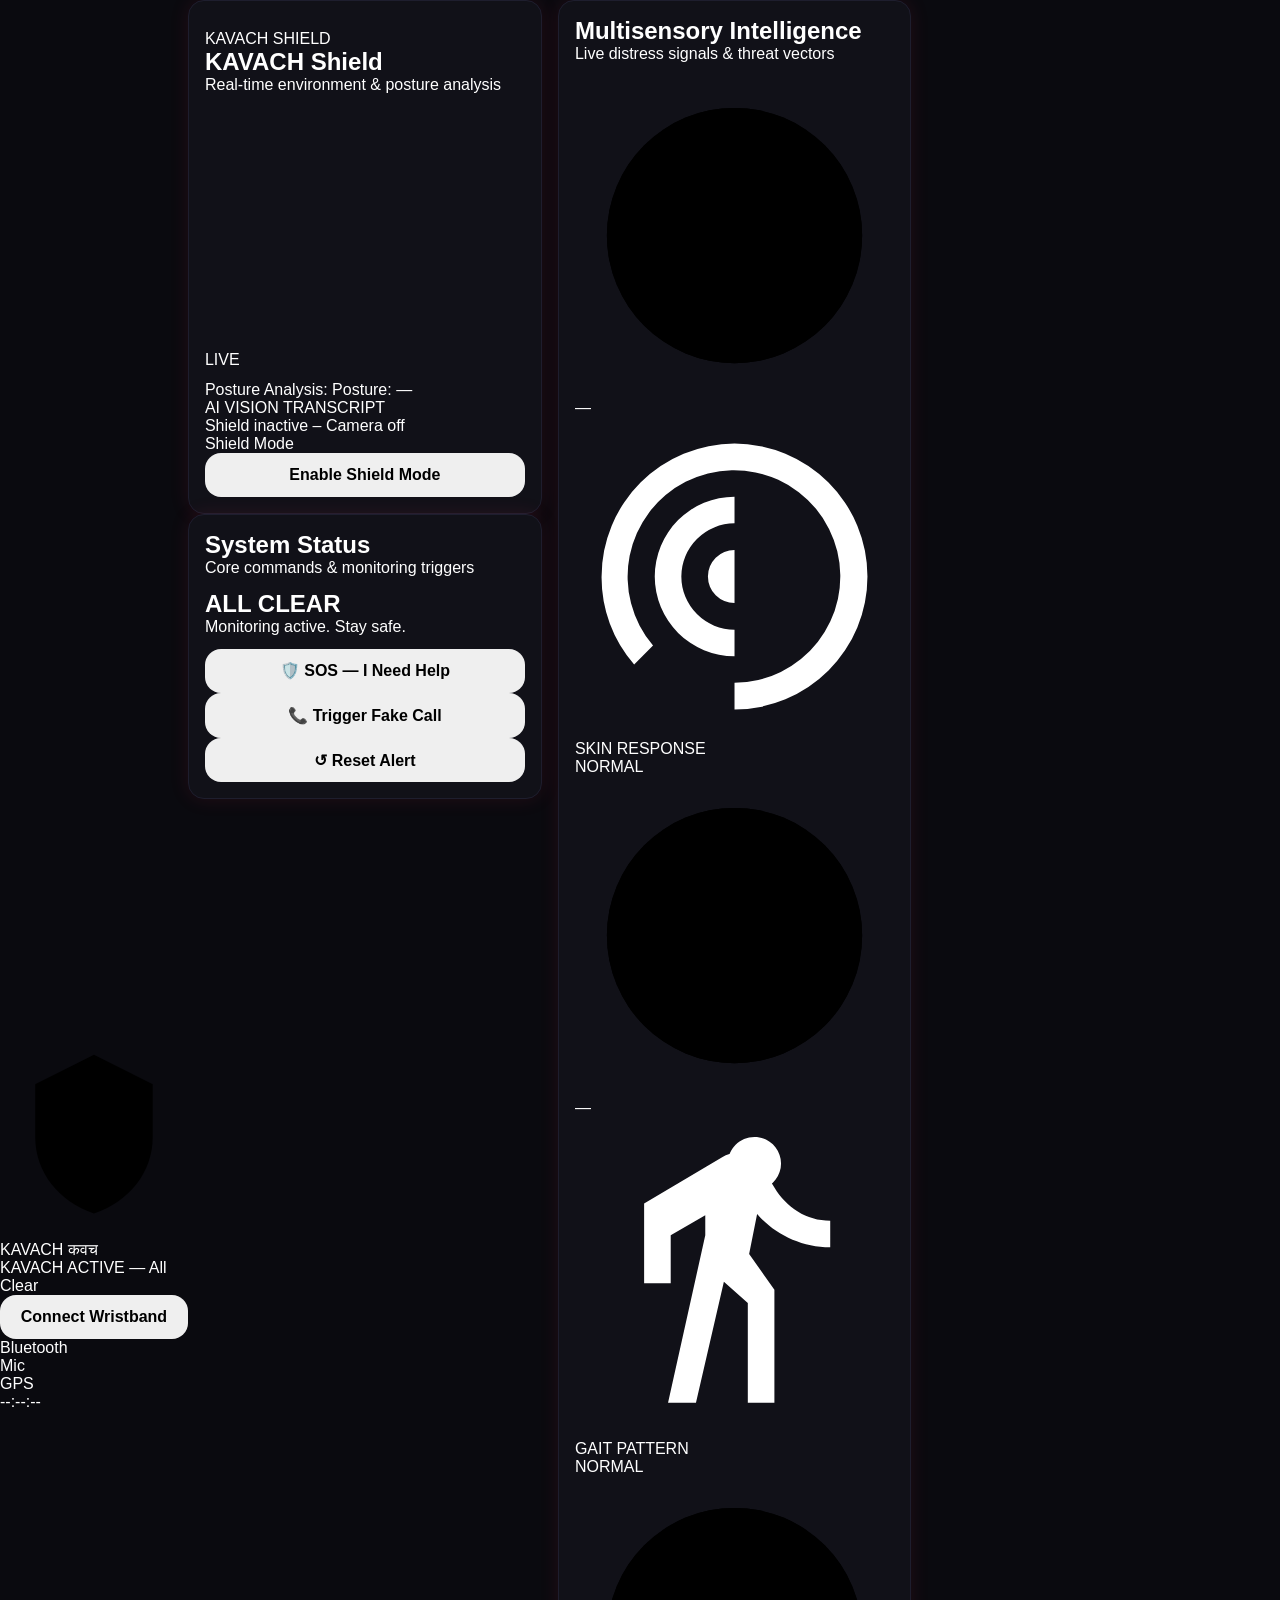
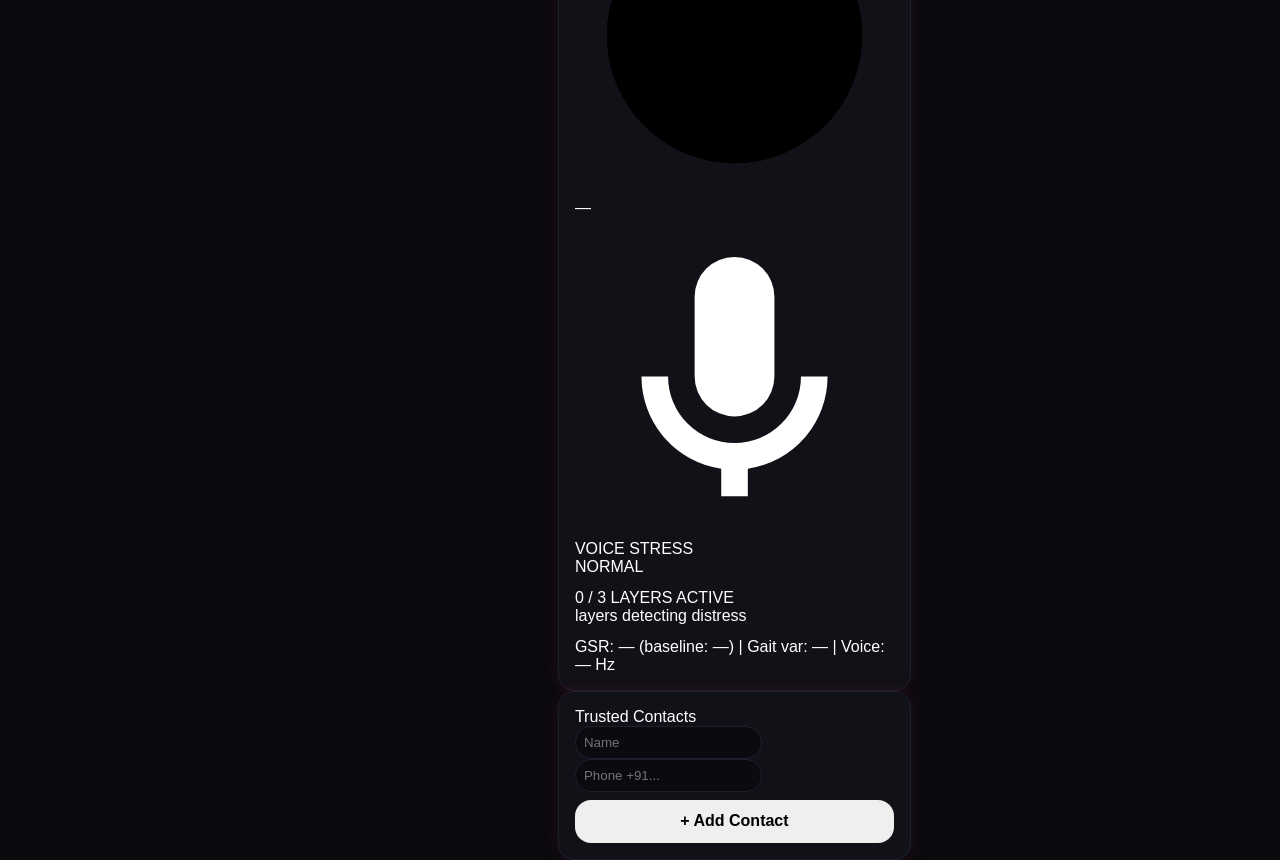
==== commit 8e514b70: "compact UI spacing and move AI description text off the camera feed" ====
--- a/kavach/frontend/index.html
+++ b/kavach/frontend/index.html
@@ -103,11 +103,6 @@
               <span class="live-dot"></span>
               LIVE
             </div>
-            
-            <!-- Bottom Description overlay -->
-            <div class="camera-desc-tag-wrapper">
-              <div class="camera-desc-tag" id="ai-description">Shield inactive – Camera off</div>
-            </div>
           </div>
         </div>
         
@@ -115,6 +110,11 @@
           <div class="posture-status-box">
             <span>Posture Analysis:</span>
             <span id="posture-level">Posture: —</span>
+          </div>
+          
+          <div class="ai-feedback-container">
+            <span class="ai-feedback-label">AI VISION TRANSCRIPT</span>
+            <p id="ai-description" class="camera-desc-tag">Shield inactive – Camera off</p>
           </div>
           
           <div class="toggle-wrapper">
